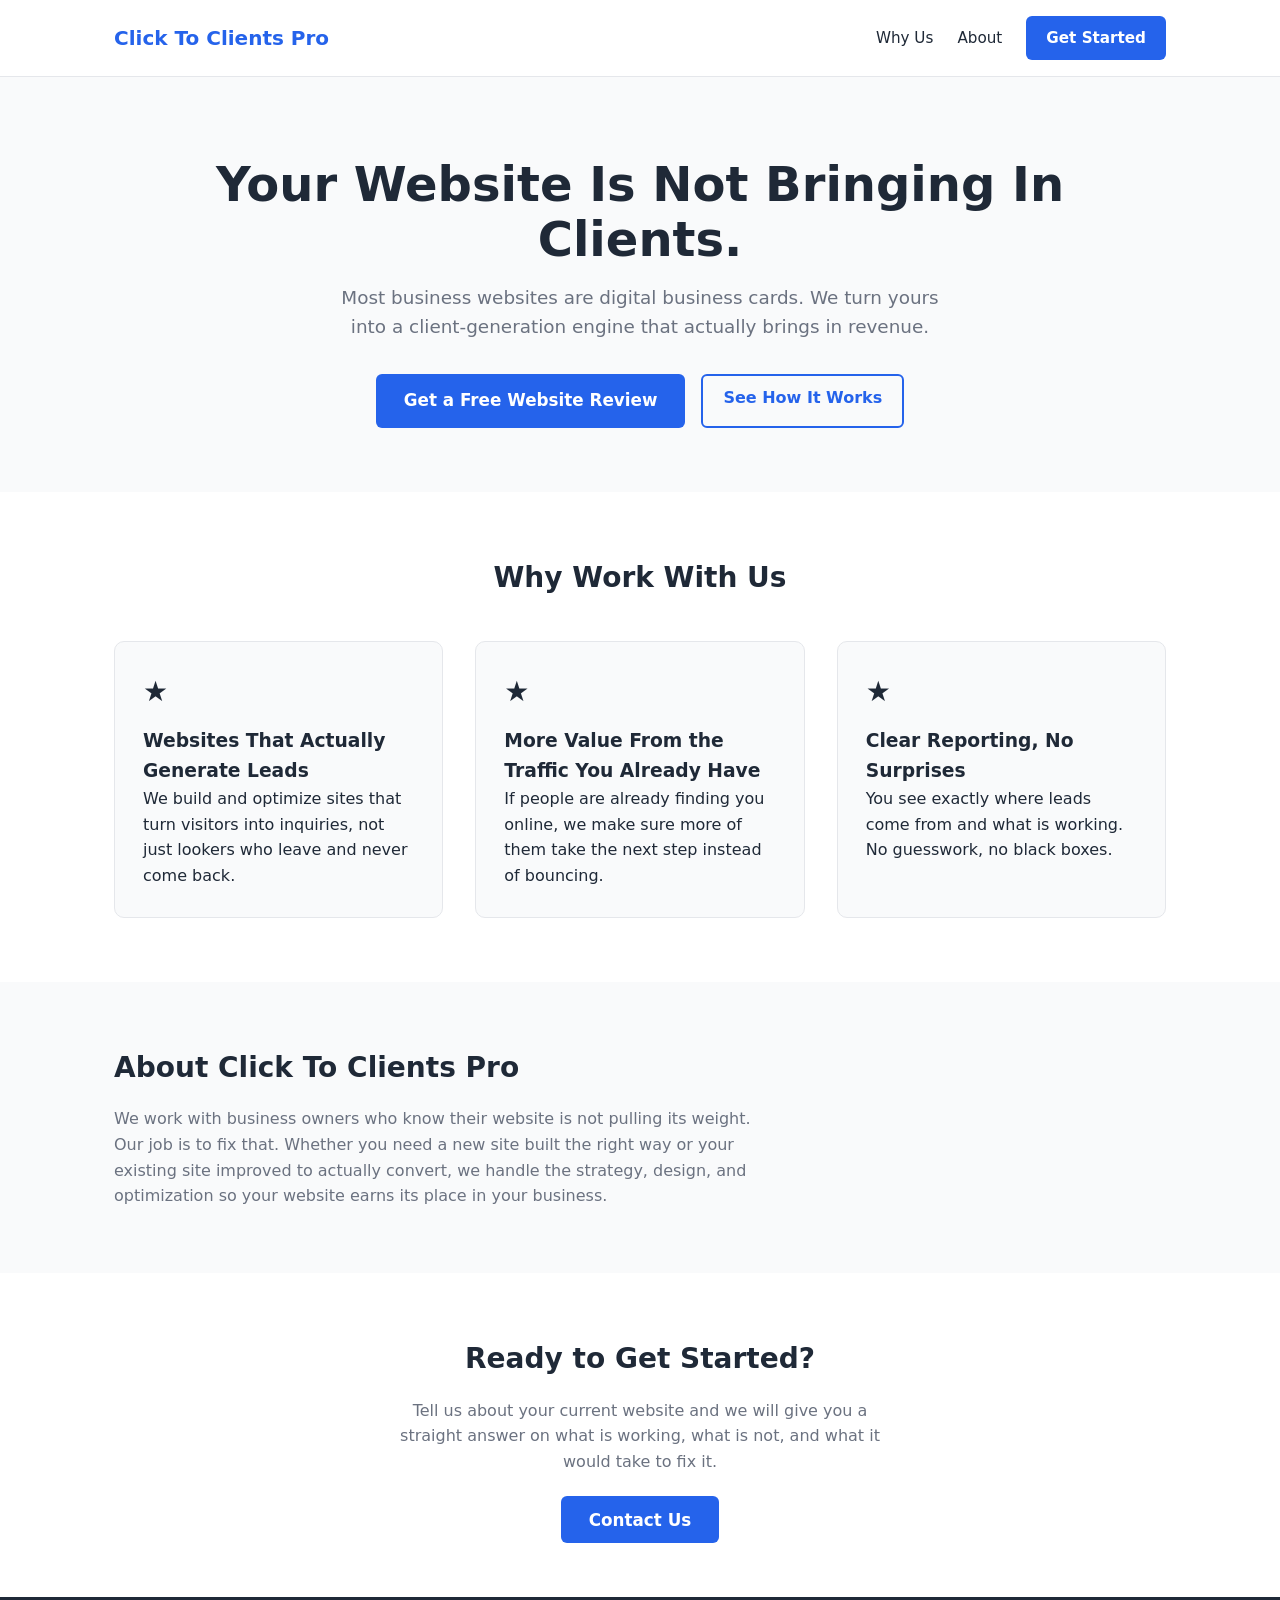
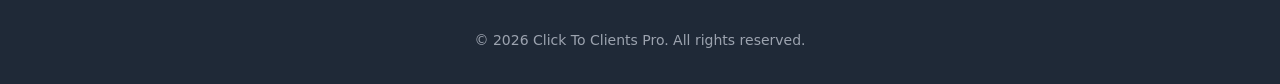
==== clickstoclients-pro/index.html @ 6e417fa2 "Add clickstoclients-pro landing page files" ====
<!DOCTYPE html>
<html lang="en">
<head>
  <meta charset="UTF-8">
  <meta name="viewport" content="width=device-width, initial-scale=1.0">
  <title>Click To Clients Pro — Your Website Should Work For You</title>
  <meta name="description" content="Most business websites just sit there. We turn yours into a client-generation machine that actually brings in business.">
  <link rel="stylesheet" href="css/style.css">
</head>
<body>
  <header class="site-header">
    <div class="container">
      <div class="logo">Click To Clients Pro</div>
      <nav>
        <a href="#features">Why Us</a>
        <a href="#about">About</a>
        <a href="#contact" class="btn-primary">Get Started</a>
      </nav>
    </div>
  </header>

  <section class="hero">
    <div class="container">
      <h1>Your Website Is Not Bringing In Clients.</h1>
      <p class="subhead">Most business websites are digital business cards. We turn yours into a client-generation engine that actually brings in revenue.</p>
      <div class="cta-group">
        <a href="#contact" class="btn-primary btn-large">Get a Free Website Review</a>
        <a href="#features" class="btn-secondary">See How It Works</a>
      </div>
    </div>
  </section>

  <section class="features" id="features">
    <div class="container">
      <h2>Why Work With Us</h2>
      <div class="feature-grid">
        <div class="feature-card">
          <div class="feature-icon">&#9733;</div>
          <h3>Websites That Actually Generate Leads</h3>
          <p>We build and optimize sites that turn visitors into inquiries, not just lookers who leave and never come back.</p>
        </div>
        <div class="feature-card">
          <div class="feature-icon">&#9733;</div>
          <h3>More Value From the Traffic You Already Have</h3>
          <p>If people are already finding you online, we make sure more of them take the next step instead of bouncing.</p>
        </div>
        <div class="feature-card">
          <div class="feature-icon">&#9733;</div>
          <h3>Clear Reporting, No Surprises</h3>
          <p>You see exactly where leads come from and what is working. No guesswork, no black boxes.</p>
        </div>
      </div>
    </div>
  </section>

  <section class="about" id="about">
    <div class="container">
      <h2>About Click To Clients Pro</h2>
      <p>We work with business owners who know their website is not pulling its weight. Our job is to fix that. Whether you need a new site built the right way or your existing site improved to actually convert, we handle the strategy, design, and optimization so your website earns its place in your business.</p>
    </div>
  </section>

  <section class="contact" id="contact">
    <div class="container">
      <h2>Ready to Get Started?</h2>
      <p>Tell us about your current website and we will give you a straight answer on what is working, what is not, and what it would take to fix it.</p>
      <a href="mailto:hello@clickstoclientspro.com" class="btn-primary btn-large">Contact Us</a>
    </div>
  </section>

  <footer class="site-footer">
    <div class="container">
      <p>&copy; 2026 Click To Clients Pro. All rights reserved.</p>
    </div>
  </footer>

  <script src="js/main.js"></script>
</body>
</html>
---- clickstoclients-pro/css/style.css ----
*, *::before, *::after { box-sizing: border-box; margin: 0; padding: 0; }

:root {
  --primary: #2563eb;
  --primary-dark: #1d4ed8;
  --text: #1f2937;
  --text-light: #6b7280;
  --bg: #ffffff;
  --bg-alt: #f9fafb;
  --accent: #f59e0b;
}

body { font-family: system-ui, -apple-system, sans-serif; color: var(--text); line-height: 1.6; }

.container { max-width: 1100px; margin: 0 auto; padding: 0 1.5rem; }

/* Header */
.site-header { background: var(--bg); border-bottom: 1px solid #e5e7eb; padding: 1rem 0; position: sticky; top: 0; z-index: 100; }
.site-header .container { display: flex; align-items: center; justify-content: space-between; }
.site-header .logo { font-weight: 700; font-size: 1.25rem; color: var(--primary); }
.site-header nav { display: flex; align-items: center; gap: 1.5rem; }
.site-header nav a { text-decoration: none; color: var(--text); font-size: 0.95rem; }
.site-header nav a:hover { color: var(--primary); }

/* Buttons */
.btn-primary { background: var(--primary); color: #fff !important; padding: 0.6rem 1.25rem; border-radius: 6px; text-decoration: none; font-weight: 600; transition: background 0.2s; }
.btn-primary:hover { background: var(--primary-dark); }
.btn-secondary { background: transparent; color: var(--primary) !important; padding: 0.6rem 1.25rem; border-radius: 6px; text-decoration: none; font-weight: 600; border: 2px solid var(--primary); transition: background 0.2s; }
.btn-secondary:hover { background: #eff6ff; }
.btn-large { padding: 0.85rem 1.75rem; font-size: 1.05rem; }

/* Hero */
.hero { background: var(--bg-alt); padding: 5rem 0 4rem; text-align: center; }
.hero h1 { font-size: clamp(2rem, 5vw, 3rem); font-weight: 800; color: var(--text); margin-bottom: 1rem; line-height: 1.15; }
.hero .subhead { font-size: 1.15rem; color: var(--text-light); margin-bottom: 2rem; max-width: 600px; margin-left: auto; margin-right: auto; }
.cta-group { display: flex; gap: 1rem; justify-content: center; flex-wrap: wrap; }

/* Features */
.features { padding: 4rem 0; background: var(--bg); }
.features h2 { text-align: center; font-size: 1.75rem; margin-bottom: 2.5rem; color: var(--text); }
.feature-grid { display: grid; grid-template-columns: repeat(auto-fit, minmax(250px, 1fr)); gap: 2rem; }
.feature-card { background: var(--bg-alt); border: 1px solid #e5e7eb; border-radius: 10px; padding: 1.75rem; }
.feature-icon { font-size: 1.75rem; margin-bottom: 0.75rem; }

/* About */
.about { padding: 4rem 0; background: var(--bg-alt); }
.about h2 { font-size: 1.75rem; margin-bottom: 1rem; }
.about p { max-width: 650px; color: var(--text-light); }

/* Contact */
.contact { padding: 4rem 0; background: var(--bg); text-align: center; }
.contact h2 { font-size: 1.75rem; margin-bottom: 1rem; }
.contact p { color: var(--text-light); margin-bottom: 2rem; max-width: 500px; margin-left: auto; margin-right: auto; }

/* Footer */
.site-footer { background: var(--text); color: #9ca3af; padding: 2rem 0; text-align: center; font-size: 0.875rem; }
.site-footer p { margin: 0; }

@media (max-width: 640px) {
  .site-header nav { gap: 1rem; }
  .cta-group { flex-direction: column; align-items: center; }
  .feature-grid { grid-template-columns: 1fr; }
}
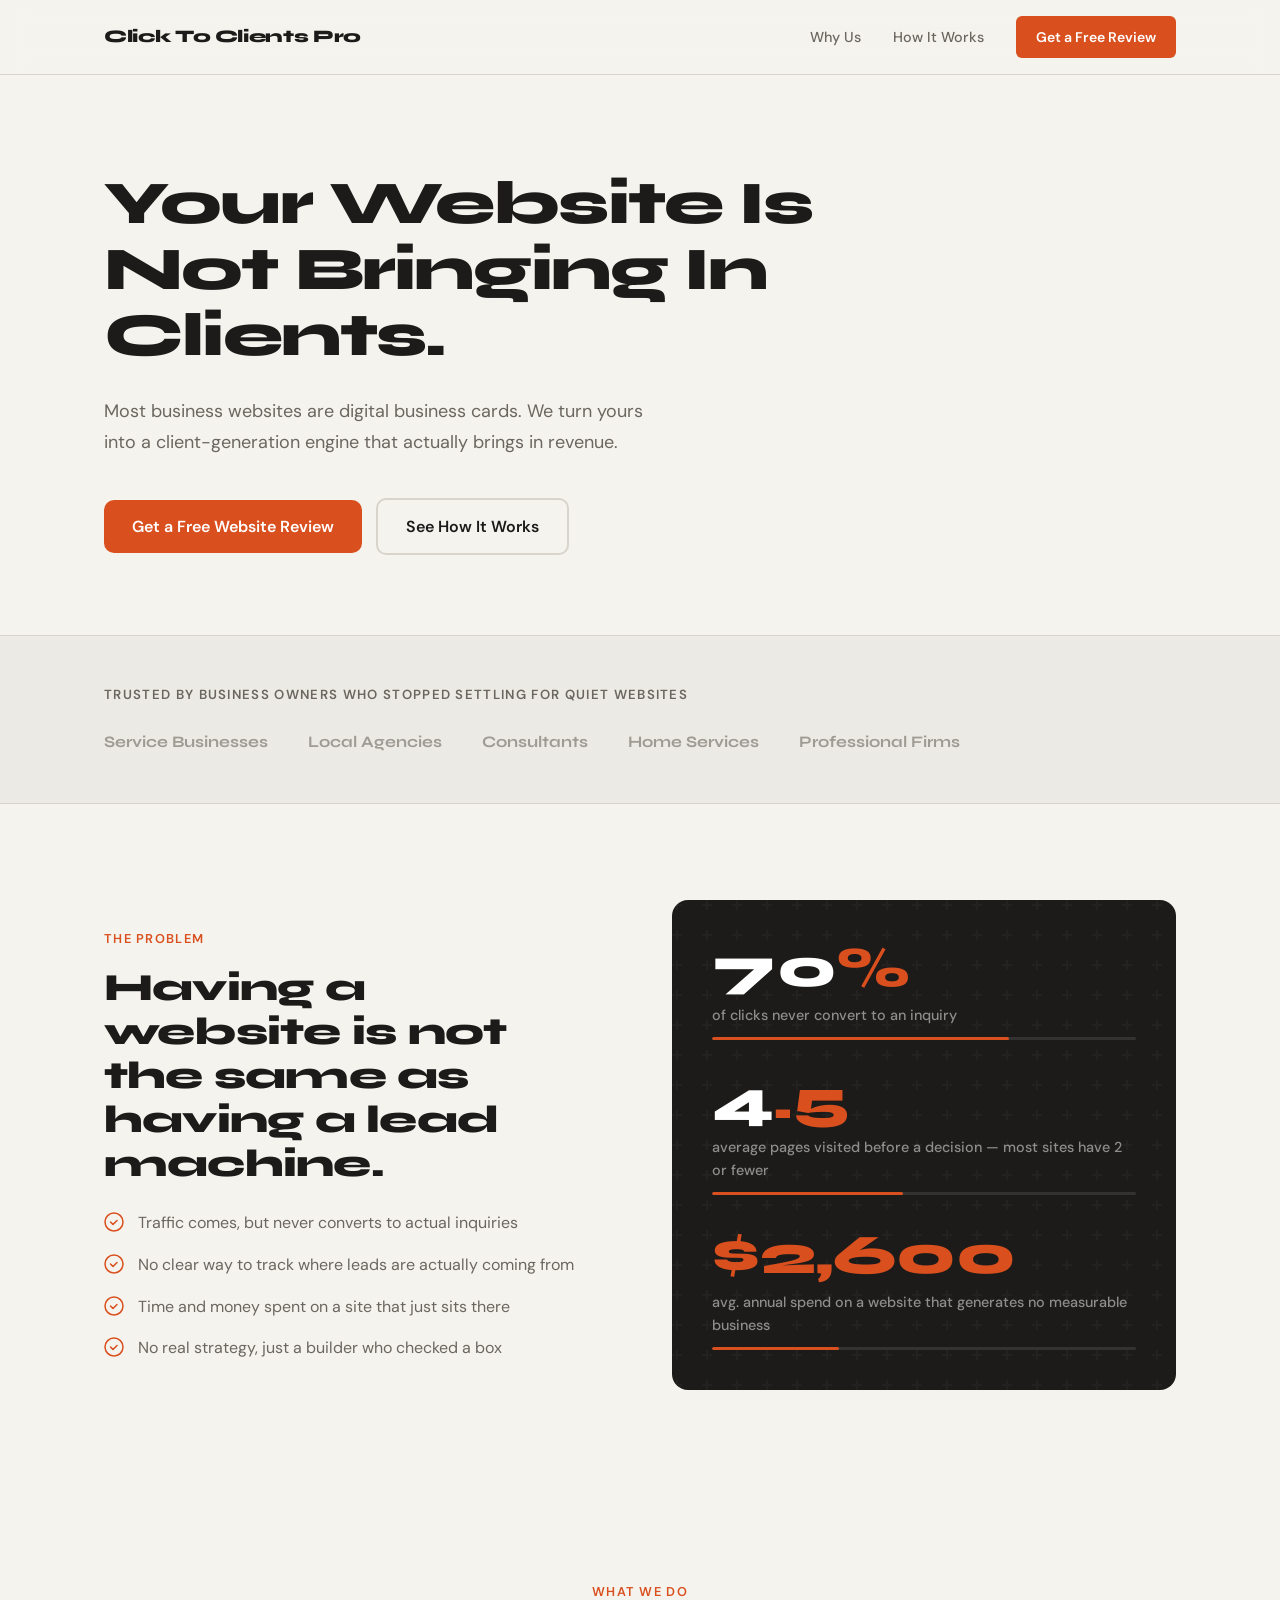
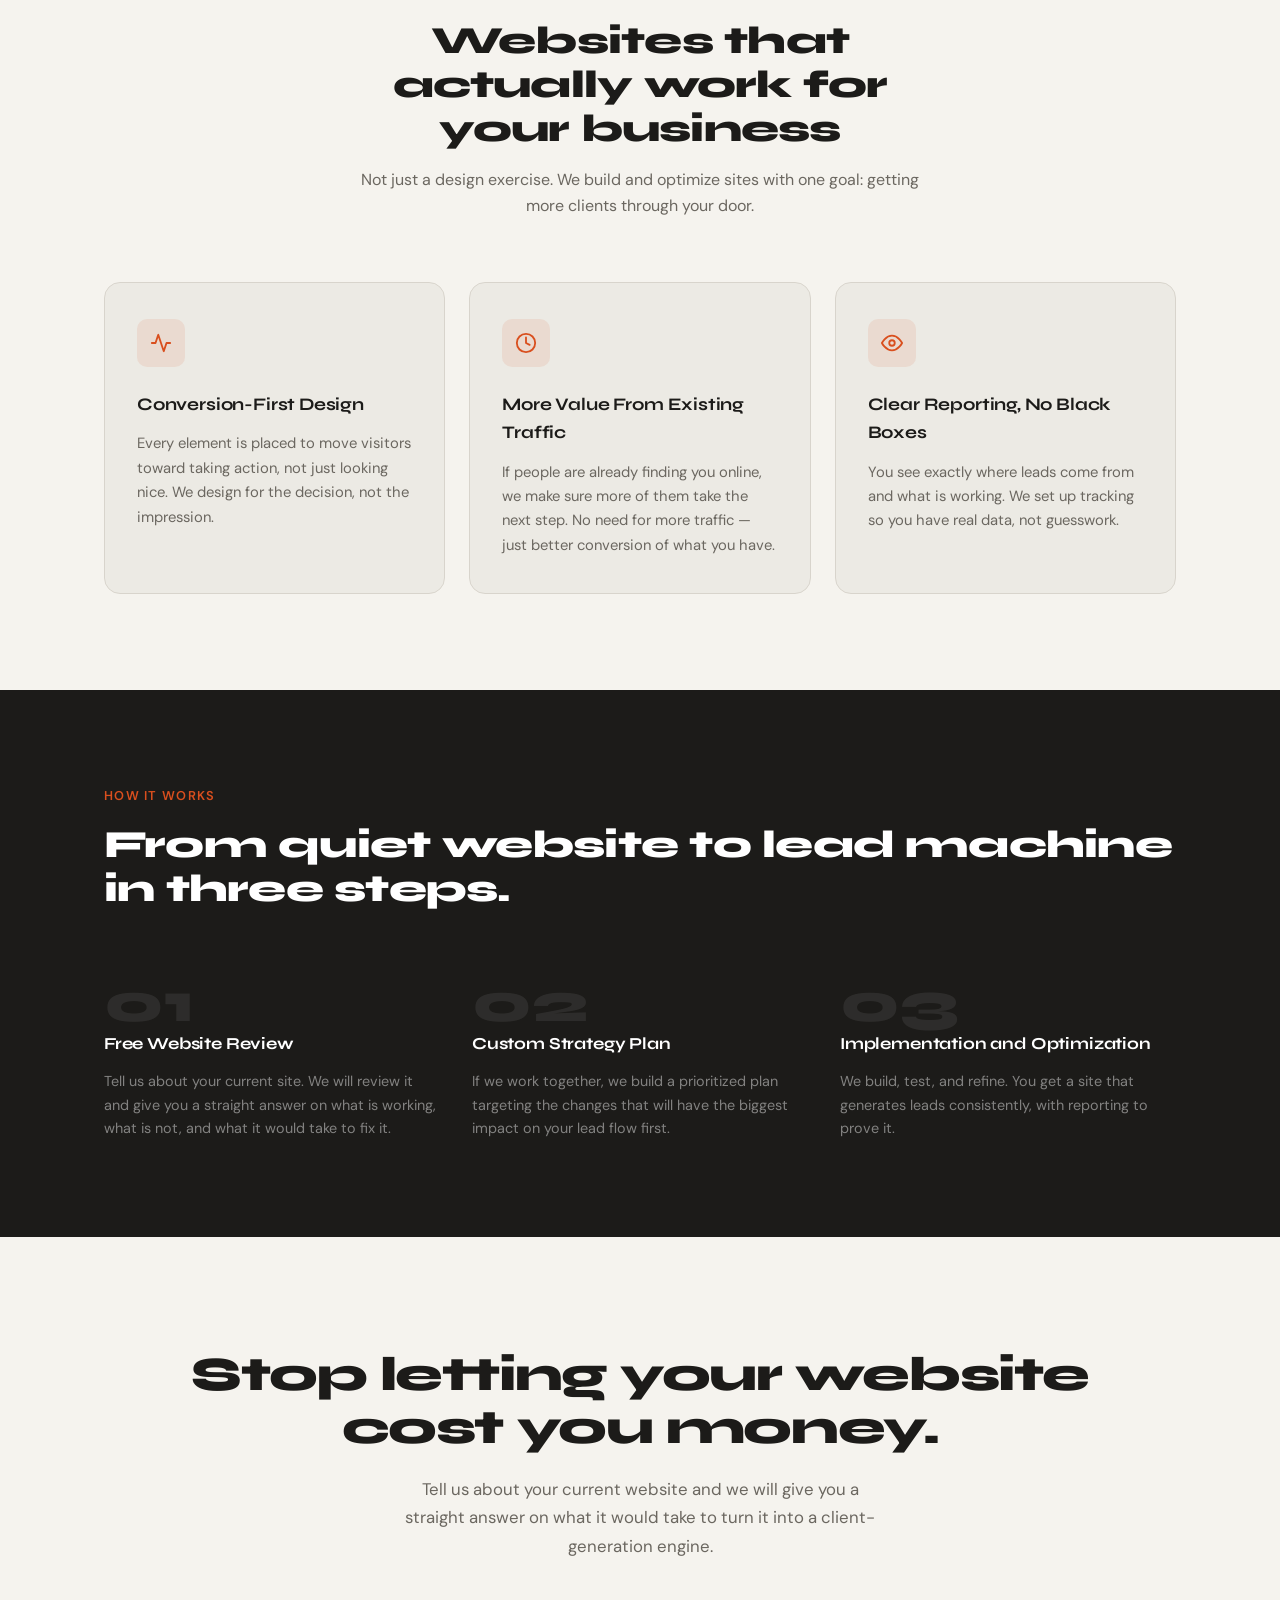
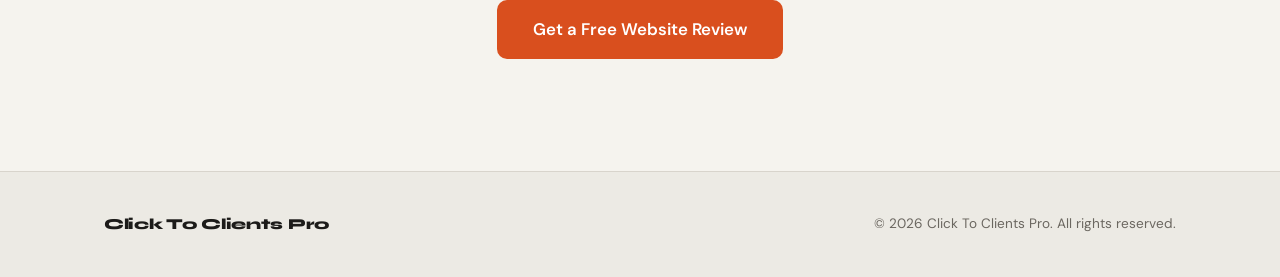
==== commit 981b17e5: "Redesign clickstoclients-pro landing page with frontend design skill" ====
--- a/clickstoclients-pro/index.html
+++ b/clickstoclients-pro/index.html
@@ -4,76 +4,663 @@
   <meta charset="UTF-8">
   <meta name="viewport" content="width=device-width, initial-scale=1.0">
   <title>Click To Clients Pro — Your Website Should Work For You</title>
-  <meta name="description" content="Most business websites just sit there. We turn yours into a client-generation machine that actually brings in business.">
-  <link rel="stylesheet" href="css/style.css">
+  <meta name="description" content="Most business websites just sit there. We turn yours into a client-generation machine that actually brings in revenue.">
+  <link rel="preconnect" href="https://fonts.googleapis.com">
+  <link rel="preconnect" href="https://fonts.gstatic.com" crossorigin>
+  <link href="https://fonts.googleapis.com/css2?family=Syne:wght@700;800&family=DM+Sans:wght@400;500;600&display=swap" rel="stylesheet">
+  <style>
+    :root {
+      --bg: #f5f3ee;
+      --bg-alt: #eceae4;
+      --bg-dark: #1c1b19;
+      --text: #1c1b19;
+      --text-muted: #6b6760;
+      --accent: #d94f1e;
+      --accent-dark: #b33f16;
+      --accent-soft: rgba(217, 79, 30, 0.1);
+      --border: #d8d4cc;
+      --radius: 10px;
+    }
+
+    *, *::before, *::after { box-sizing: border-box; margin: 0; padding: 0; }
+
+    html { scroll-behavior: smooth; }
+
+    body {
+      font-family: 'DM Sans', system-ui, sans-serif;
+      background: var(--bg);
+      color: var(--text);
+      line-height: 1.6;
+      -webkit-font-smoothing: antialiased;
+    }
+
+    .container {
+      max-width: 1120px;
+      margin: 0 auto;
+      padding: 0 24px;
+    }
+
+    /* HEADER */
+    header {
+      position: sticky;
+      top: 0;
+      z-index: 100;
+      background: rgba(245, 243, 238, 0.92);
+      backdrop-filter: blur(12px);
+      border-bottom: 1px solid var(--border);
+    }
+    header .container {
+      display: flex;
+      align-items: center;
+      justify-content: space-between;
+      padding-top: 16px;
+      padding-bottom: 16px;
+    }
+    .logo {
+      font-family: 'Syne', sans-serif;
+      font-weight: 800;
+      font-size: 1.1rem;
+      letter-spacing: -0.02em;
+      color: var(--text);
+      text-decoration: none;
+    }
+    nav {
+      display: flex;
+      align-items: center;
+      gap: 32px;
+    }
+    nav a {
+      text-decoration: none;
+      color: var(--text-muted);
+      font-size: 0.9rem;
+      font-weight: 500;
+      transition: color 0.15s;
+    }
+    nav a:hover { color: var(--text); }
+    nav .btn {
+      background: var(--accent);
+      color: #fff;
+      padding: 10px 20px;
+      border-radius: 6px;
+      font-weight: 600;
+      font-size: 0.875rem;
+      text-decoration: none;
+      transition: background 0.15s, transform 0.1s;
+    }
+    nav .btn:hover { background: var(--accent-dark); }
+    nav .btn:active { transform: scale(0.97); }
+
+    /* HERO */
+    .hero {
+      padding: 96px 0 80px;
+      background: var(--bg);
+    }
+    .hero-inner {
+      max-width: 720px;
+    }
+    .hero h1 {
+      font-family: 'Syne', sans-serif;
+      font-weight: 800;
+      font-size: clamp(2.4rem, 5.5vw, 3.8rem);
+      line-height: 1.08;
+      letter-spacing: -0.03em;
+      color: var(--text);
+      margin-bottom: 28px;
+    }
+    .hero h1 em {
+      font-style: normal;
+      color: var(--accent);
+    }
+    .hero-sub {
+      font-size: 1.125rem;
+      color: var(--text-muted);
+      max-width: 540px;
+      margin-bottom: 40px;
+      line-height: 1.7;
+    }
+    .hero-actions {
+      display: flex;
+      gap: 14px;
+      flex-wrap: wrap;
+      align-items: center;
+    }
+    .btn-primary {
+      background: var(--accent);
+      color: #fff;
+      padding: 14px 28px;
+      border-radius: var(--radius);
+      font-weight: 600;
+      font-size: 1rem;
+      text-decoration: none;
+      transition: background 0.15s, transform 0.1s, box-shadow 0.15s;
+      display: inline-block;
+    }
+    .btn-primary:hover {
+      background: var(--accent-dark);
+      box-shadow: 0 6px 20px rgba(217, 79, 30, 0.25);
+    }
+    .btn-primary:active { transform: scale(0.97); }
+    .btn-ghost {
+      background: transparent;
+      color: var(--text);
+      padding: 14px 28px;
+      border-radius: var(--radius);
+      font-weight: 600;
+      font-size: 1rem;
+      text-decoration: none;
+      border: 2px solid var(--border);
+      transition: border-color 0.15s, background 0.15s;
+      display: inline-block;
+    }
+    .btn-ghost:hover {
+      border-color: var(--text-muted);
+      background: var(--bg-alt);
+    }
+
+    /* RULE */
+    .rule {
+      border: none;
+      border-top: 1px solid var(--border);
+    }
+
+    /* PROOF STRIP */
+    .proof-strip {
+      padding: 48px 0;
+      background: var(--bg-alt);
+      border-top: 1px solid var(--border);
+      border-bottom: 1px solid var(--border);
+    }
+    .proof-strip p {
+      font-size: 0.825rem;
+      text-transform: uppercase;
+      letter-spacing: 0.1em;
+      color: var(--text-muted);
+      margin-bottom: 24px;
+      font-weight: 600;
+    }
+    .proof-logos {
+      display: flex;
+      gap: 40px;
+      flex-wrap: wrap;
+      align-items: center;
+    }
+    .proof-logos span {
+      font-family: 'Syne', sans-serif;
+      font-weight: 700;
+      font-size: 1rem;
+      color: var(--text-muted);
+      opacity: 0.6;
+    }
+
+    /* PROBLEM */
+    .problem {
+      padding: 96px 0;
+    }
+    .problem-grid {
+      display: grid;
+      grid-template-columns: 1fr 1fr;
+      gap: 64px;
+      align-items: center;
+    }
+    .problem-label {
+      font-size: 0.8rem;
+      text-transform: uppercase;
+      letter-spacing: 0.1em;
+      color: var(--accent);
+      font-weight: 600;
+      margin-bottom: 16px;
+    }
+    .problem h2 {
+      font-family: 'Syne', sans-serif;
+      font-weight: 800;
+      font-size: clamp(1.6rem, 3vw, 2.4rem);
+      line-height: 1.15;
+      letter-spacing: -0.02em;
+      margin-bottom: 24px;
+    }
+    .problem-list {
+      list-style: none;
+      display: flex;
+      flex-direction: column;
+      gap: 16px;
+    }
+    .problem-list li {
+      display: flex;
+      gap: 14px;
+      align-items: flex-start;
+      font-size: 1rem;
+      color: var(--text-muted);
+    }
+    .problem-list li svg {
+      flex-shrink: 0;
+      margin-top: 2px;
+    }
+    .problem-visual {
+      background: var(--bg-dark);
+      border-radius: 16px;
+      padding: 40px;
+      position: relative;
+      overflow: hidden;
+    }
+    .problem-visual::after {
+      content: '';
+      position: absolute;
+      inset: 0;
+      background: url("data:image/svg+xml,%3Csvg width='60' height='60' viewBox='0 0 60 60' xmlns='http://www.w3.org/2000/svg'%3E%3Cg fill='none' fill-rule='evenodd'%3E%3Cg fill='%23ffffff' fill-opacity='0.03'%3E%3Cpath d='M36 34v-4h-2v4h-4v2h4v4h2v-4h4v-2h-4zm0-30V0h-2v4h-4v2h4v4h2V6h4V4h-4zM6 34v-4H4v4H0v2h4v4h2v-4h4v-2H6zM6 4V0H4v4H0v2h4v4h2V6h4V4H6z'/%3E%3C/g%3E%3C/g%3E%3C/svg%3E");
+      pointer-events: none;
+    }
+    .stat-block {
+      position: relative;
+      z-index: 1;
+      margin-bottom: 32px;
+    }
+    .stat-block:last-child { margin-bottom: 0; }
+    .stat-num {
+      font-family: 'Syne', sans-serif;
+      font-weight: 800;
+      font-size: 3.5rem;
+      color: #fff;
+      line-height: 1;
+      margin-bottom: 8px;
+    }
+    .stat-num .accent { color: var(--accent); }
+    .stat-label {
+      font-size: 0.9rem;
+      color: rgba(255,255,255,0.5);
+      font-weight: 500;
+    }
+    .stat-bar {
+      height: 3px;
+      background: rgba(255,255,255,0.1);
+      border-radius: 2px;
+      margin-top: 10px;
+      overflow: hidden;
+    }
+    .stat-bar-fill {
+      height: 100%;
+      background: var(--accent);
+      border-radius: 2px;
+    }
+
+    /* FEATURES */
+    .features {
+      padding: 96px 0;
+      background: var(--bg);
+    }
+    .features-header {
+      text-align: center;
+      max-width: 560px;
+      margin: 0 auto 64px;
+    }
+    .features-header .label {
+      font-size: 0.8rem;
+      text-transform: uppercase;
+      letter-spacing: 0.1em;
+      color: var(--accent);
+      font-weight: 600;
+      margin-bottom: 16px;
+      display: block;
+    }
+    .features-header h2 {
+      font-family: 'Syne', sans-serif;
+      font-weight: 800;
+      font-size: clamp(1.6rem, 3vw, 2.4rem);
+      line-height: 1.15;
+      letter-spacing: -0.02em;
+      margin-bottom: 16px;
+    }
+    .features-header p {
+      color: var(--text-muted);
+      font-size: 1rem;
+    }
+    .feature-grid {
+      display: grid;
+      grid-template-columns: repeat(3, 1fr);
+      gap: 24px;
+    }
+    .feature-card {
+      background: var(--bg-alt);
+      border: 1px solid var(--border);
+      border-radius: 16px;
+      padding: 36px 32px;
+      transition: transform 0.2s, box-shadow 0.2s;
+    }
+    .feature-card:hover {
+      transform: translateY(-4px);
+      box-shadow: 0 16px 40px rgba(0,0,0,0.08);
+    }
+    .feature-icon {
+      width: 48px;
+      height: 48px;
+      background: var(--accent-soft);
+      border-radius: 10px;
+      display: flex;
+      align-items: center;
+      justify-content: center;
+      margin-bottom: 24px;
+    }
+    .feature-card h3 {
+      font-family: 'Syne', sans-serif;
+      font-weight: 700;
+      font-size: 1.1rem;
+      margin-bottom: 12px;
+      letter-spacing: -0.01em;
+    }
+    .feature-card p {
+      font-size: 0.925rem;
+      color: var(--text-muted);
+      line-height: 1.65;
+    }
+
+    /* HOW IT WORKS */
+    .how {
+      padding: 96px 0;
+      background: var(--bg-dark);
+    }
+    .how .label {
+      font-size: 0.8rem;
+      text-transform: uppercase;
+      letter-spacing: 0.1em;
+      color: var(--accent);
+      font-weight: 600;
+      margin-bottom: 16px;
+      display: block;
+    }
+    .how h2 {
+      font-family: 'Syne', sans-serif;
+      font-weight: 800;
+      font-size: clamp(1.6rem, 3vw, 2.4rem);
+      line-height: 1.15;
+      letter-spacing: -0.02em;
+      margin-bottom: 64px;
+      color: #fff;
+    }
+    .steps {
+      display: grid;
+      grid-template-columns: repeat(3, 1fr);
+      gap: 32px;
+    }
+    .step {
+      position: relative;
+      padding-top: 56px;
+    }
+    .step-num {
+      position: absolute;
+      top: 0;
+      left: 0;
+      font-family: 'Syne', sans-serif;
+      font-weight: 800;
+      font-size: 3.5rem;
+      color: rgba(255,255,255,0.08);
+      line-height: 1;
+    }
+    .step h3 {
+      font-family: 'Syne', sans-serif;
+      font-weight: 700;
+      font-size: 1.05rem;
+      color: #fff;
+      margin-bottom: 12px;
+      letter-spacing: -0.01em;
+    }
+    .step p {
+      font-size: 0.9rem;
+      color: rgba(255,255,255,0.45);
+      line-height: 1.65;
+    }
+
+    /* CTA */
+    .cta-section {
+      padding: 112px 0;
+      background: var(--bg);
+      text-align: center;
+    }
+    .cta-section h2 {
+      font-family: 'Syne', sans-serif;
+      font-weight: 800;
+      font-size: clamp(1.8rem, 4vw, 3rem);
+      letter-spacing: -0.03em;
+      line-height: 1.1;
+      margin-bottom: 20px;
+    }
+    .cta-section p {
+      color: var(--text-muted);
+      font-size: 1.05rem;
+      max-width: 480px;
+      margin: 0 auto 40px;
+      line-height: 1.7;
+    }
+    .cta-section .btn-primary {
+      font-size: 1.05rem;
+      padding: 16px 36px;
+    }
+
+    /* FOOTER */
+    footer {
+      background: var(--bg-alt);
+      border-top: 1px solid var(--border);
+      padding: 40px 0;
+    }
+    footer .container {
+      display: flex;
+      align-items: center;
+      justify-content: space-between;
+      flex-wrap: wrap;
+      gap: 16px;
+    }
+    footer .logo {
+      font-size: 0.95rem;
+    }
+    footer p {
+      font-size: 0.85rem;
+      color: var(--text-muted);
+    }
+
+    /* ANIMATIONS */
+    @keyframes fadeUp {
+      from { opacity: 0; transform: translateY(24px); }
+      to { opacity: 1; transform: translateY(0); }
+    }
+    .reveal {
+      opacity: 0;
+      animation: fadeUp 0.6s ease forwards;
+    }
+    .reveal:nth-child(2) { animation-delay: 0.1s; }
+    .reveal:nth-child(3) { animation-delay: 0.2s; }
+    .reveal:nth-child(4) { animation-delay: 0.3s; }
+    .reveal:nth-child(5) { animation-delay: 0.4s; }
+    .reveal:nth-child(6) { animation-delay: 0.5s; }
+
+    @media (prefers-reduced-motion: reduce) {
+      .reveal { animation: none; opacity: 1; }
+    }
+
+    /* RESPONSIVE */
+    @media (max-width: 900px) {
+      .problem-grid { grid-template-columns: 1fr; gap: 48px; }
+      .feature-grid { grid-template-columns: 1fr 1fr; }
+      .steps { grid-template-columns: 1fr; gap: 40px; }
+    }
+    @media (max-width: 640px) {
+      nav { gap: 16px; }
+      nav a:not(.btn) { display: none; }
+      .feature-grid { grid-template-columns: 1fr; }
+      .hero { padding: 64px 0 56px; }
+      .problem, .features, .how, .cta-section { padding: 64px 0; }
+      .hero-actions { flex-direction: column; align-items: flex-start; }
+      .btn-primary, .btn-ghost { width: 100%; text-align: center; }
+      footer .container { flex-direction: column; align-items: flex-start; }
+    }
+  </style>
 </head>
 <body>
-  <header class="site-header">
-    <div class="container">
-      <div class="logo">Click To Clients Pro</div>
-      <nav>
-        <a href="#features">Why Us</a>
-        <a href="#about">About</a>
-        <a href="#contact" class="btn-primary">Get Started</a>
-      </nav>
+
+<header>
+  <div class="container">
+    <a href="#" class="logo">Click To Clients Pro</a>
+    <nav>
+      <a href="#features">Why Us</a>
+      <a href="#how">How It Works</a>
+      <a href="#contact" class="btn">Get a Free Review</a>
+    </nav>
+  </div>
+</header>
+
+<section class="hero">
+  <div class="container">
+    <div class="hero-inner">
+      <h1 class="reveal">Your Website Is Not Bringing In Clients.</h1>
+      <p class="hero-sub reveal">Most business websites are digital business cards. We turn yours into a client-generation engine that actually brings in revenue.</p>
+      <div class="hero-actions reveal">
+        <a href="#contact" class="btn-primary">Get a Free Website Review</a>
+        <a href="#features" class="btn-ghost">See How It Works</a>
+      </div>
     </div>
-  </header>
-
-  <section class="hero">
-    <div class="container">
-      <h1>Your Website Is Not Bringing In Clients.</h1>
-      <p class="subhead">Most business websites are digital business cards. We turn yours into a client-generation engine that actually brings in revenue.</p>
-      <div class="cta-group">
-        <a href="#contact" class="btn-primary btn-large">Get a Free Website Review</a>
-        <a href="#features" class="btn-secondary">See How It Works</a>
-      </div>
+  </div>
+</section>
+
+<div class="proof-strip">
+  <div class="container">
+    <p>Trusted by business owners who stopped settling for quiet websites</p>
+    <div class="proof-logos">
+      <span>Service Businesses</span>
+      <span>Local Agencies</span>
+      <span>Consultants</span>
+      <span>Home Services</span>
+      <span>Professional Firms</span>
     </div>
-  </section>
-
-  <section class="features" id="features">
-    <div class="container">
-      <h2>Why Work With Us</h2>
-      <div class="feature-grid">
-        <div class="feature-card">
-          <div class="feature-icon">&#9733;</div>
-          <h3>Websites That Actually Generate Leads</h3>
-          <p>We build and optimize sites that turn visitors into inquiries, not just lookers who leave and never come back.</p>
+  </div>
+</div>
+
+<section class="problem">
+  <div class="container">
+    <div class="problem-grid">
+      <div>
+        <p class="problem-label reveal">The Problem</p>
+        <h2 class="reveal">Having a website is not the same as having a lead machine.</h2>
+        <ul class="problem-list reveal">
+          <li>
+            <svg width="20" height="20" fill="none" viewBox="0 0 20 20"><circle cx="10" cy="10" r="9" stroke="#d94f1e" stroke-width="1.5"/><path d="M6.5 10l2.5 2.5 4-4" stroke="#d94f1e" stroke-width="1.5" stroke-linecap="round" stroke-linejoin="round"/></svg>
+            Traffic comes, but never converts to actual inquiries
+          </li>
+          <li>
+            <svg width="20" height="20" fill="none" viewBox="0 0 20 20"><circle cx="10" cy="10" r="9" stroke="#d94f1e" stroke-width="1.5"/><path d="M6.5 10l2.5 2.5 4-4" stroke="#d94f1e" stroke-width="1.5" stroke-linecap="round" stroke-linejoin="round"/></svg>
+            No clear way to track where leads are actually coming from
+          </li>
+          <li>
+            <svg width="20" height="20" fill="none" viewBox="0 0 20 20"><circle cx="10" cy="10" r="9" stroke="#d94f1e" stroke-width="1.5"/><path d="M6.5 10l2.5 2.5 4-4" stroke="#d94f1e" stroke-width="1.5" stroke-linecap="round" stroke-linejoin="round"/></svg>
+            Time and money spent on a site that just sits there
+          </li>
+          <li>
+            <svg width="20" height="20" fill="none" viewBox="0 0 20 20"><circle cx="10" cy="10" r="9" stroke="#d94f1e" stroke-width="1.5"/><path d="M6.5 10l2.5 2.5 4-4" stroke="#d94f1e" stroke-width="1.5" stroke-linecap="round" stroke-linejoin="round"/></svg>
+            No real strategy, just a builder who checked a box
+          </li>
+        </ul>
+      </div>
+      <div class="problem-visual reveal">
+        <div class="stat-block">
+          <div class="stat-num">70<span class="accent">%</span></div>
+          <div class="stat-label">of clicks never convert to an inquiry</div>
+          <div class="stat-bar"><div class="stat-bar-fill" style="width:70%"></div></div>
         </div>
-        <div class="feature-card">
-          <div class="feature-icon">&#9733;</div>
-          <h3>More Value From the Traffic You Already Have</h3>
-          <p>If people are already finding you online, we make sure more of them take the next step instead of bouncing.</p>
+        <div class="stat-block">
+          <div class="stat-num">4<span class="accent">.5</span></div>
+          <div class="stat-label">average pages visited before a decision — most sites have 2 or fewer</div>
+          <div class="stat-bar"><div class="stat-bar-fill" style="width:45%"></div></div>
         </div>
-        <div class="feature-card">
-          <div class="feature-icon">&#9733;</div>
-          <h3>Clear Reporting, No Surprises</h3>
-          <p>You see exactly where leads come from and what is working. No guesswork, no black boxes.</p>
+        <div class="stat-block">
+          <div class="stat-num"><span class="accent">$2,600</span></div>
+          <div class="stat-label">avg. annual spend on a website that generates no measurable business</div>
+          <div class="stat-bar"><div class="stat-bar-fill" style="width:30%"></div></div>
         </div>
       </div>
     </div>
-  </section>
-
-  <section class="about" id="about">
-    <div class="container">
-      <h2>About Click To Clients Pro</h2>
-      <p>We work with business owners who know their website is not pulling its weight. Our job is to fix that. Whether you need a new site built the right way or your existing site improved to actually convert, we handle the strategy, design, and optimization so your website earns its place in your business.</p>
+  </div>
+</section>
+
+<section class="features" id="features">
+  <div class="container">
+    <div class="features-header">
+      <span class="label reveal">What We Do</span>
+      <h2 class="reveal">Websites that actually work for your business</h2>
+      <p class="reveal">Not just a design exercise. We build and optimize sites with one goal: getting more clients through your door.</p>
     </div>
-  </section>
-
-  <section class="contact" id="contact">
-    <div class="container">
-      <h2>Ready to Get Started?</h2>
-      <p>Tell us about your current website and we will give you a straight answer on what is working, what is not, and what it would take to fix it.</p>
-      <a href="mailto:hello@clickstoclientspro.com" class="btn-primary btn-large">Contact Us</a>
+    <div class="feature-grid">
+      <div class="feature-card reveal">
+        <div class="feature-icon">
+          <svg width="22" height="22" fill="none" viewBox="0 0 24 24" stroke="#d94f1e" stroke-width="2" stroke-linecap="round" stroke-linejoin="round"><path d="M22 12h-4l-3 9L9 3l-3 9H2"/></svg>
+        </div>
+        <h3>Conversion-First Design</h3>
+        <p>Every element is placed to move visitors toward taking action, not just looking nice. We design for the decision, not the impression.</p>
+      </div>
+      <div class="feature-card reveal">
+        <div class="feature-icon">
+          <svg width="22" height="22" fill="none" viewBox="0 0 24 24" stroke="#d94f1e" stroke-width="2" stroke-linecap="round" stroke-linejoin="round"><circle cx="12" cy="12" r="10"/><polyline points="12 6 12 12 16 14"/></svg>
+        </div>
+        <h3>More Value From Existing Traffic</h3>
+        <p>If people are already finding you online, we make sure more of them take the next step. No need for more traffic — just better conversion of what you have.</p>
+      </div>
+      <div class="feature-card reveal">
+        <div class="feature-icon">
+          <svg width="22" height="22" fill="none" viewBox="0 0 24 24" stroke="#d94f1e" stroke-width="2" stroke-linecap="round" stroke-linejoin="round"><path d="M1 12s4-8 11-8 11 8 11 8-4 8-11 8-11-8-11-8z"/><circle cx="12" cy="12" r="3"/></svg>
+        </div>
+        <h3>Clear Reporting, No Black Boxes</h3>
+        <p>You see exactly where leads come from and what is working. We set up tracking so you have real data, not guesswork.</p>
+      </div>
     </div>
-  </section>
-
-  <footer class="site-footer">
-    <div class="container">
-      <p>&copy; 2026 Click To Clients Pro. All rights reserved.</p>
+  </div>
+</section>
+
+<section class="how" id="how">
+  <div class="container">
+    <span class="label reveal">How It Works</span>
+    <h2 class="reveal">From quiet website to lead machine in three steps.</h2>
+    <div class="steps">
+      <div class="step reveal">
+        <div class="step-num">01</div>
+        <h3>Free Website Review</h3>
+        <p>Tell us about your current site. We will review it and give you a straight answer on what is working, what is not, and what it would take to fix it.</p>
+      </div>
+      <div class="step reveal">
+        <div class="step-num">02</div>
+        <h3>Custom Strategy Plan</h3>
+        <p>If we work together, we build a prioritized plan targeting the changes that will have the biggest impact on your lead flow first.</p>
+      </div>
+      <div class="step reveal">
+        <div class="step-num">03</div>
+        <h3>Implementation and Optimization</h3>
+        <p>We build, test, and refine. You get a site that generates leads consistently, with reporting to prove it.</p>
+      </div>
     </div>
-  </footer>
-
-  <script src="js/main.js"></script>
+  </div>
+</section>
+
+<section class="cta-section" id="contact">
+  <div class="container">
+    <h2 class="reveal">Stop letting your website cost you money.</h2>
+    <p class="reveal">Tell us about your current website and we will give you a straight answer on what it would take to turn it into a client-generation engine.</p>
+    <a href="mailto:hello@clickstoclientspro.com" class="btn-primary reveal">Get a Free Website Review</a>
+  </div>
+</section>
+
+<footer>
+  <div class="container">
+    <a href="#" class="logo">Click To Clients Pro</a>
+    <p>&copy; 2026 Click To Clients Pro. All rights reserved.</p>
+  </div>
+</footer>
+
+<script>
+  // Smooth scroll for anchor links
+  document.querySelectorAll('a[href^="#"]').forEach(a => {
+    a.addEventListener('click', e => {
+      const target = document.querySelector(a.getAttribute('href'));
+      if (target) {
+        e.preventDefault();
+        target.scrollIntoView({ behavior: 'smooth', block: 'start' });
+      }
+    });
+  });
+</script>
+
 </body>
 </html>
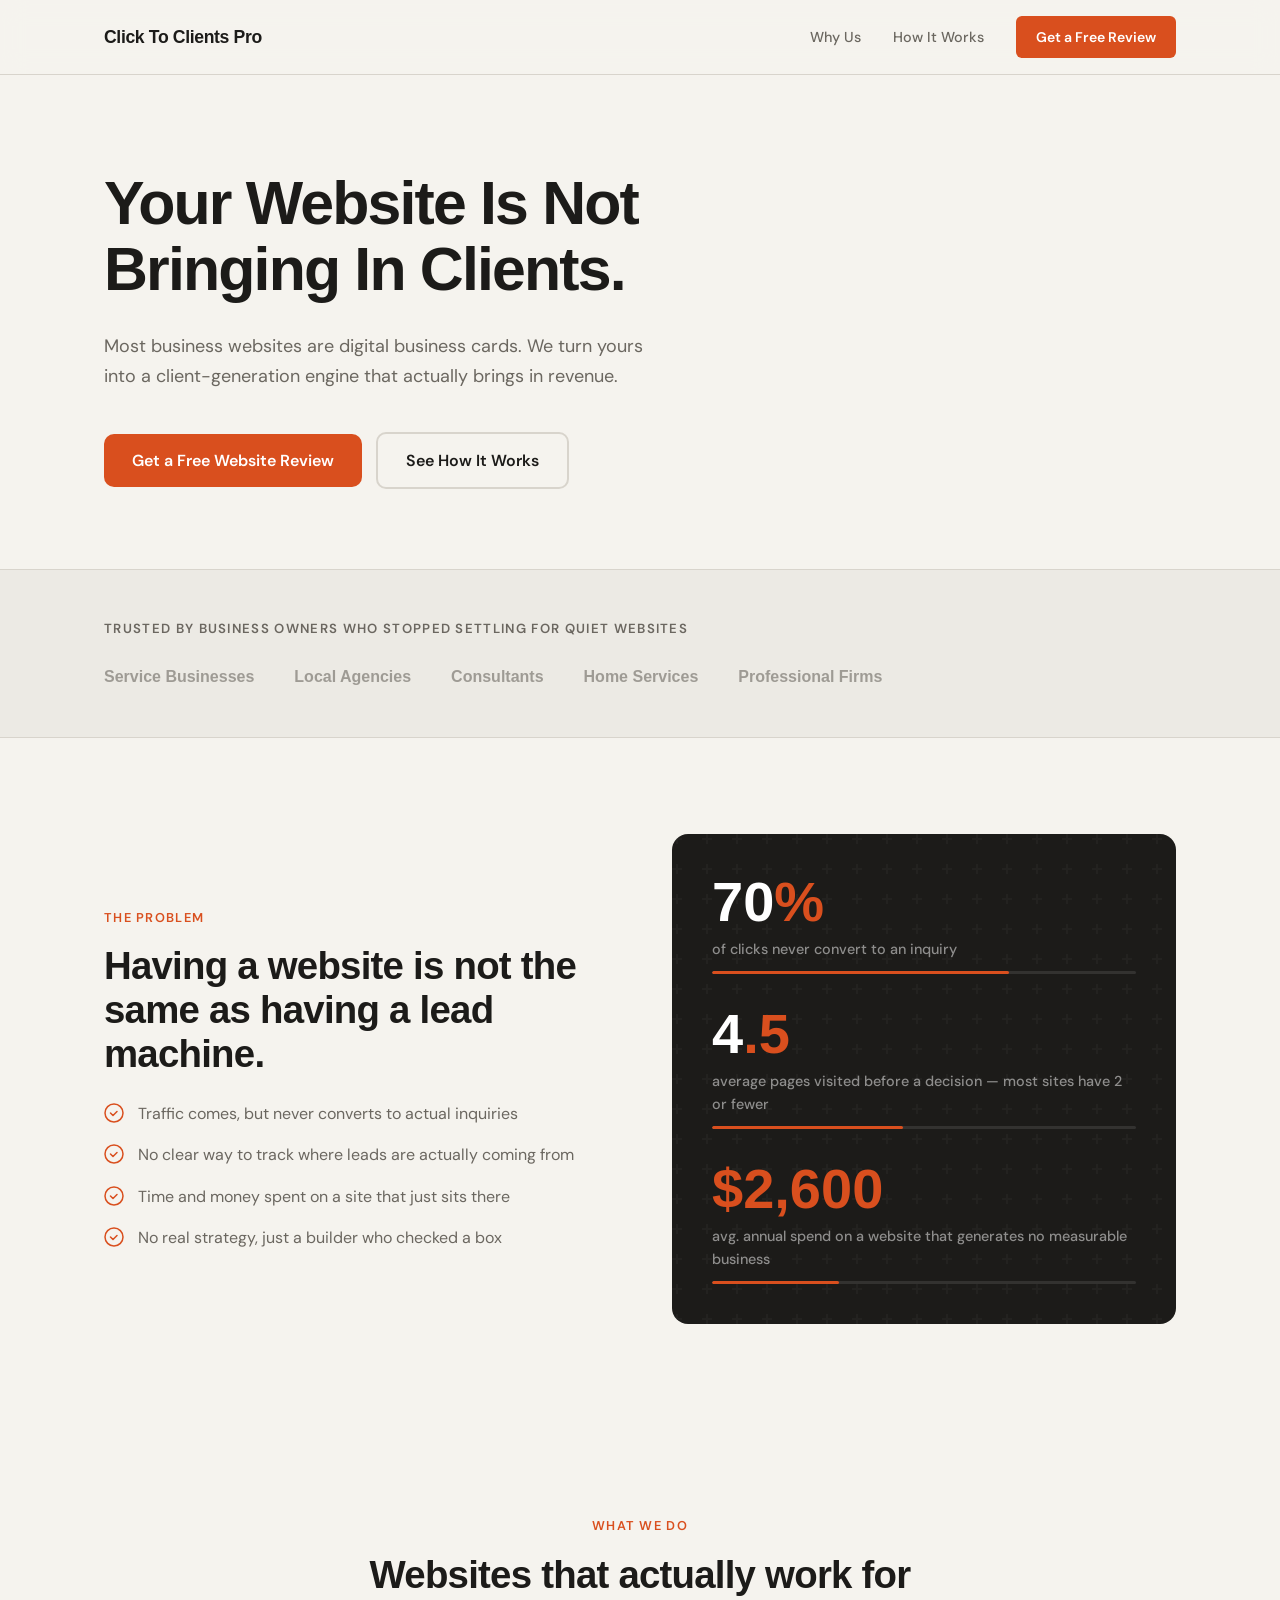
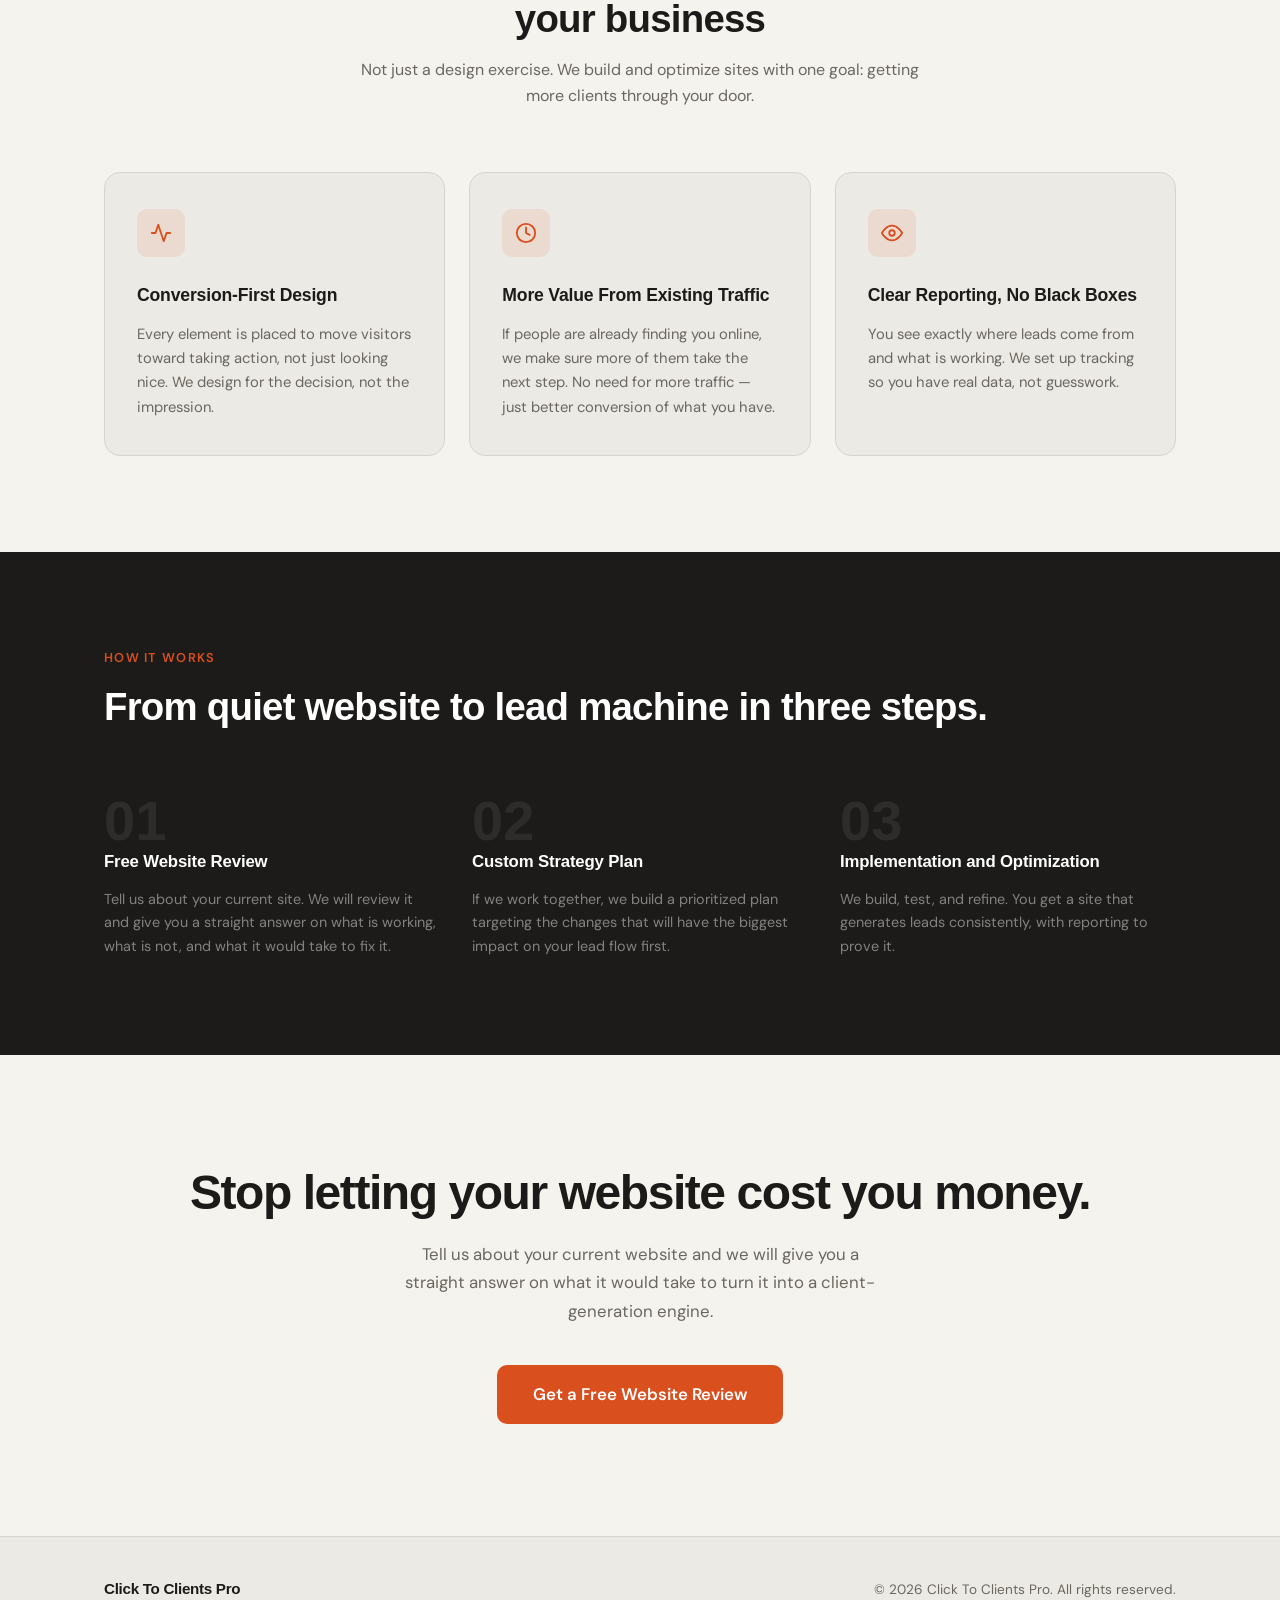
==== commit f227daef: "Swap Syne for Instrument Sans headings" ====
--- a/clickstoclients-pro/index.html
+++ b/clickstoclients-pro/index.html
@@ -57,7 +57,7 @@
       padding-bottom: 16px;
     }
     .logo {
-      font-family: 'Syne', sans-serif;
+      font-family: 'Instrument Sans', sans-serif;
       font-weight: 800;
       font-size: 1.1rem;
       letter-spacing: -0.02em;
@@ -99,7 +99,7 @@
       max-width: 720px;
     }
     .hero h1 {
-      font-family: 'Syne', sans-serif;
+      font-family: 'Instrument Sans', sans-serif;
       font-weight: 800;
       font-size: clamp(2.4rem, 5.5vw, 3.8rem);
       line-height: 1.08;
@@ -185,7 +185,7 @@
       align-items: center;
     }
     .proof-logos span {
-      font-family: 'Syne', sans-serif;
+      font-family: 'Instrument Sans', sans-serif;
       font-weight: 700;
       font-size: 1rem;
       color: var(--text-muted);
@@ -211,7 +211,7 @@
       margin-bottom: 16px;
     }
     .problem h2 {
-      font-family: 'Syne', sans-serif;
+      font-family: 'Instrument Sans', sans-serif;
       font-weight: 800;
       font-size: clamp(1.6rem, 3vw, 2.4rem);
       line-height: 1.15;
@@ -256,7 +256,7 @@
     }
     .stat-block:last-child { margin-bottom: 0; }
     .stat-num {
-      font-family: 'Syne', sans-serif;
+      font-family: 'Instrument Sans', sans-serif;
       font-weight: 800;
       font-size: 3.5rem;
       color: #fff;
@@ -302,7 +302,7 @@
       display: block;
     }
     .features-header h2 {
-      font-family: 'Syne', sans-serif;
+      font-family: 'Instrument Sans', sans-serif;
       font-weight: 800;
       font-size: clamp(1.6rem, 3vw, 2.4rem);
       line-height: 1.15;
@@ -340,7 +340,7 @@
       margin-bottom: 24px;
     }
     .feature-card h3 {
-      font-family: 'Syne', sans-serif;
+      font-family: 'Instrument Sans', sans-serif;
       font-weight: 700;
       font-size: 1.1rem;
       margin-bottom: 12px;
@@ -367,7 +367,7 @@
       display: block;
     }
     .how h2 {
-      font-family: 'Syne', sans-serif;
+      font-family: 'Instrument Sans', sans-serif;
       font-weight: 800;
       font-size: clamp(1.6rem, 3vw, 2.4rem);
       line-height: 1.15;
@@ -388,14 +388,14 @@
       position: absolute;
       top: 0;
       left: 0;
-      font-family: 'Syne', sans-serif;
+      font-family: 'Instrument Sans', sans-serif;
       font-weight: 800;
       font-size: 3.5rem;
       color: rgba(255,255,255,0.08);
       line-height: 1;
     }
     .step h3 {
-      font-family: 'Syne', sans-serif;
+      font-family: 'Instrument Sans', sans-serif;
       font-weight: 700;
       font-size: 1.05rem;
       color: #fff;
@@ -415,7 +415,7 @@
       text-align: center;
     }
     .cta-section h2 {
-      font-family: 'Syne', sans-serif;
+      font-family: 'Instrument Sans', sans-serif;
       font-weight: 800;
       font-size: clamp(1.8rem, 4vw, 3rem);
       letter-spacing: -0.03em;
